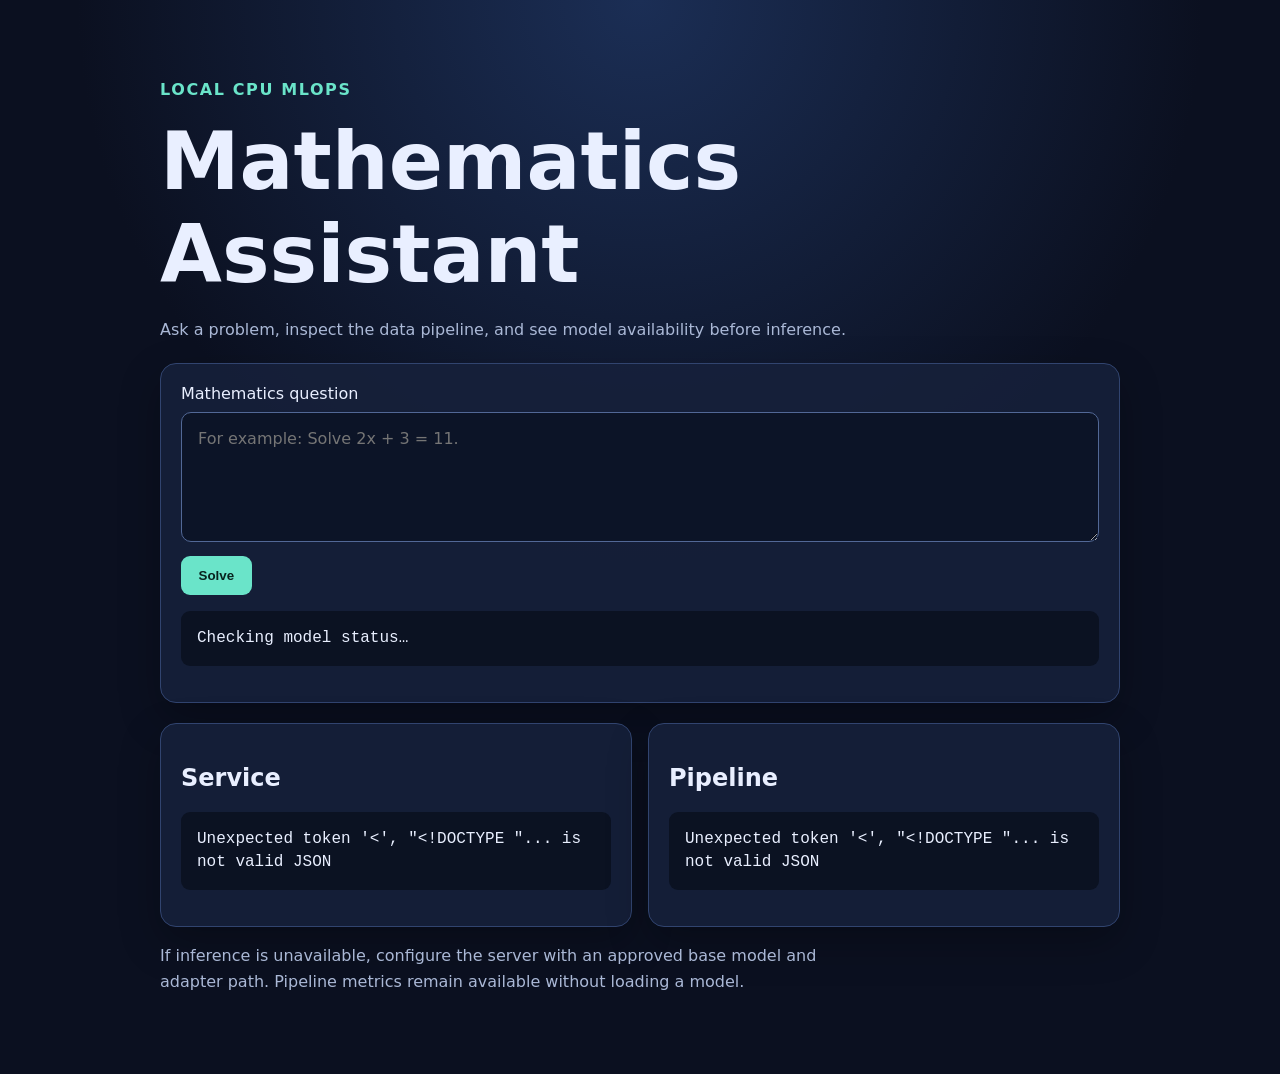
==== frontend/index.html @ ae6fb09d "Complete application, monitoring, and Gemma evaluation deliverables" ====
<!doctype html><html lang="en"><head><meta charset="utf-8"><meta name="viewport" content="width=device-width,initial-scale=1"><title>Local Mathematics Assistant</title><link rel="stylesheet" href="style.css"></head><body><main><header><p class="eyebrow">LOCAL CPU MLOPS</p><h1>Mathematics Assistant</h1><p>Ask a problem, inspect the data pipeline, and see model availability before inference.</p></header><section class="card"><label for="question">Mathematics question</label><textarea id="question" placeholder="For example: Solve 2x + 3 = 11."></textarea><button id="solve">Solve</button><pre id="answer" aria-live="polite">Checking model status…</pre></section><section class="grid"><article class="card"><h2>Service</h2><pre id="health">Loading…</pre></article><article class="card"><h2>Pipeline</h2><pre id="pipeline">Loading…</pre></article></section><p class="hint">If inference is unavailable, configure the server with an approved base model and adapter path. Pipeline metrics remain available without loading a model.</p></main><script src="app.js"></script></body></html>
---- frontend/style.css ----
:root{color-scheme:dark;--ink:#e9efff;--muted:#aab8d6;--panel:#17213b;--accent:#6ae4c9;--bg:#0b1020}*{box-sizing:border-box}body{margin:0;background:radial-gradient(circle at top,#1b2e55,var(--bg) 45%);color:var(--ink);font:16px system-ui,sans-serif}main{max-width:1000px;margin:auto;padding:4rem 1.25rem}.eyebrow{color:var(--accent);font-weight:700;letter-spacing:.1em}h1{font-size:clamp(2.5rem,7vw,5rem);margin:.2rem 0}header>p:not(.eyebrow),.hint{color:var(--muted);max-width:720px;line-height:1.6}.card{background:#17213bdd;border:1px solid #31446f;border-radius:16px;padding:1.25rem;margin:1.25rem 0;box-shadow:0 16px 40px #0004}.grid{display:grid;grid-template-columns:repeat(auto-fit,minmax(280px,1fr));gap:1rem}.grid .card{margin:0}textarea{width:100%;min-height:130px;margin:.6rem 0;padding:1rem;border-radius:10px;border:1px solid #526896;background:#0c1427;color:inherit;font:inherit}button{background:var(--accent);border:0;border-radius:9px;padding:.75rem 1.1rem;font-weight:800;color:#08231e;cursor:pointer}pre{white-space:pre-wrap;overflow:auto;background:#0b1222;padding:1rem;border-radius:9px;line-height:1.45}
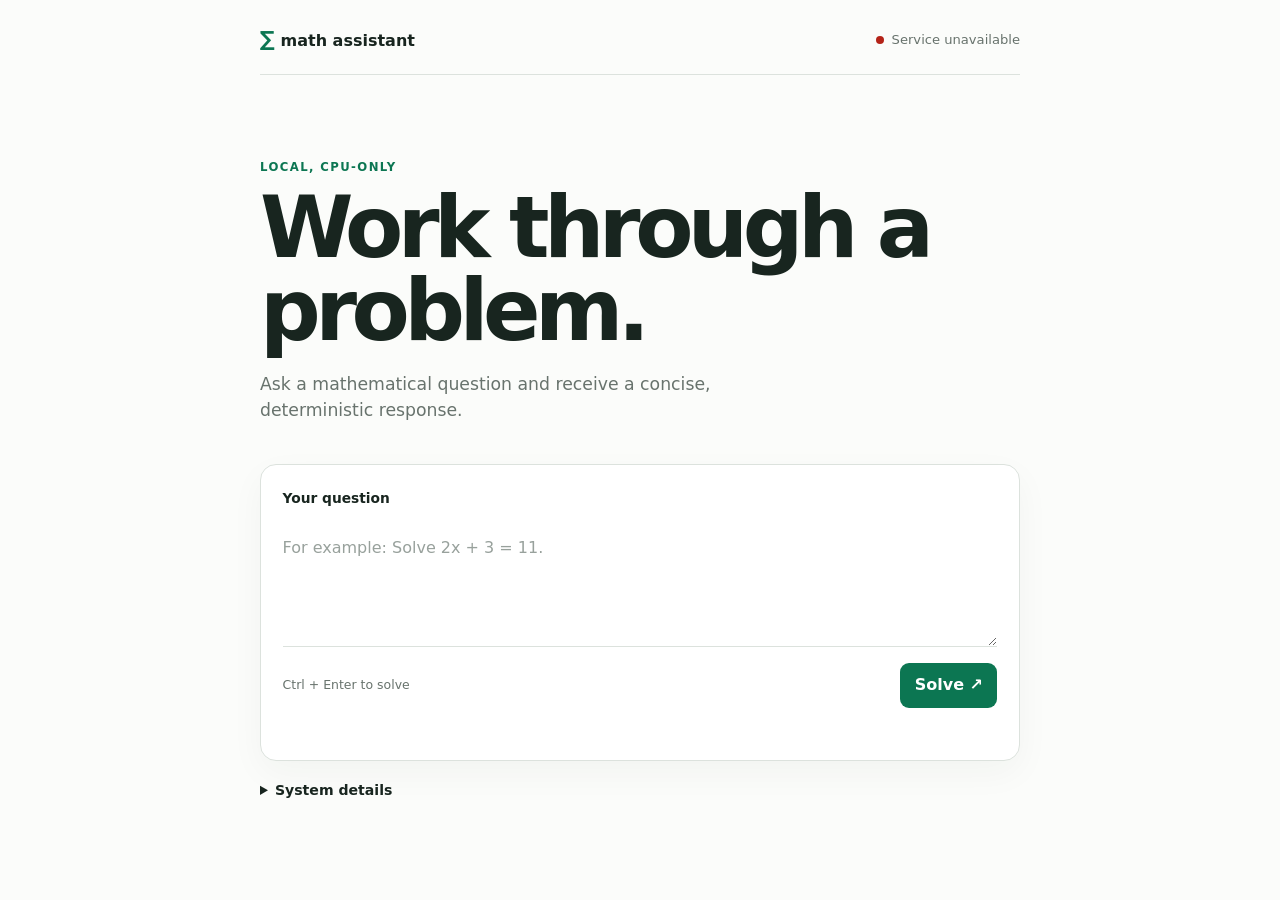
==== commit a9deb328: "Simplify mathematics assistant interface" ====
--- a/frontend/index.html
+++ b/frontend/index.html
@@ -1 +1 @@
-<!doctype html><html lang="en"><head><meta charset="utf-8"><meta name="viewport" content="width=device-width,initial-scale=1"><title>Local Mathematics Assistant</title><link rel="stylesheet" href="style.css"></head><body><main><header><p class="eyebrow">LOCAL CPU MLOPS</p><h1>Mathematics Assistant</h1><p>Ask a problem, inspect the data pipeline, and see model availability before inference.</p></header><section class="card"><label for="question">Mathematics question</label><textarea id="question" placeholder="For example: Solve 2x + 3 = 11."></textarea><button id="solve">Solve</button><pre id="answer" aria-live="polite">Checking model status…</pre></section><section class="grid"><article class="card"><h2>Service</h2><pre id="health">Loading…</pre></article><article class="card"><h2>Pipeline</h2><pre id="pipeline">Loading…</pre></article></section><p class="hint">If inference is unavailable, configure the server with an approved base model and adapter path. Pipeline metrics remain available without loading a model.</p></main><script src="app.js"></script></body></html>
+<!doctype html><html lang="en"><head><meta charset="utf-8"><meta name="viewport" content="width=device-width,initial-scale=1"><title>Mathematics Assistant</title><link rel="stylesheet" href="style.css"></head><body><main><header><a class="brand" href="/">∑ <span>math assistant</span></a><span class="status" id="status"><i></i> Checking service</span></header><section class="hero"><p class="eyebrow">LOCAL, CPU-ONLY</p><h1>Work through a problem.</h1><p class="lede">Ask a mathematical question and receive a concise, deterministic response.</p></section><section class="solver"><label for="question">Your question</label><textarea id="question" placeholder="For example: Solve 2x + 3 = 11."></textarea><div class="actions"><span class="shortcut">Ctrl + Enter to solve</span><button id="solve">Solve <span>↗</span></button></div><section class="answer" id="answer" aria-live="polite" hidden><p class="answer-label">Answer</p><div id="answer-text"></div><p class="latency" id="latency"></p></section><p class="error" id="error" role="alert"></p></section><details class="technical"><summary>System details</summary><dl><div><dt>Service</dt><dd id="service-detail">Loading…</dd></div><div><dt>Data records</dt><dd id="data-detail">Loading…</dd></div><div><dt>Selected model</dt><dd id="model-detail">Loading…</dd></div></dl><p>Pipeline and evaluation evidence remain available without exposing implementation JSON in the main workspace.</p></details></main><script src="app.js"></script></body></html>
--- a/frontend/style.css
+++ b/frontend/style.css
@@ -1 +1 @@
-:root{color-scheme:dark;--ink:#e9efff;--muted:#aab8d6;--panel:#17213b;--accent:#6ae4c9;--bg:#0b1020}*{box-sizing:border-box}body{margin:0;background:radial-gradient(circle at top,#1b2e55,var(--bg) 45%);color:var(--ink);font:16px system-ui,sans-serif}main{max-width:1000px;margin:auto;padding:4rem 1.25rem}.eyebrow{color:var(--accent);font-weight:700;letter-spacing:.1em}h1{font-size:clamp(2.5rem,7vw,5rem);margin:.2rem 0}header>p:not(.eyebrow),.hint{color:var(--muted);max-width:720px;line-height:1.6}.card{background:#17213bdd;border:1px solid #31446f;border-radius:16px;padding:1.25rem;margin:1.25rem 0;box-shadow:0 16px 40px #0004}.grid{display:grid;grid-template-columns:repeat(auto-fit,minmax(280px,1fr));gap:1rem}.grid .card{margin:0}textarea{width:100%;min-height:130px;margin:.6rem 0;padding:1rem;border-radius:10px;border:1px solid #526896;background:#0c1427;color:inherit;font:inherit}button{background:var(--accent);border:0;border-radius:9px;padding:.75rem 1.1rem;font-weight:800;color:#08231e;cursor:pointer}pre{white-space:pre-wrap;overflow:auto;background:#0b1222;padding:1rem;border-radius:9px;line-height:1.45}
+:root{--ink:#18251f;--muted:#68736d;--line:#dce2dd;--paper:#fbfcfa;--soft:#f2f5f1;--accent:#0c7652;--accent-dark:#07563b;--danger:#b42318}*{box-sizing:border-box}body{margin:0;background:var(--paper);color:var(--ink);font:16px/1.5 Inter,ui-sans-serif,system-ui,sans-serif}main{width:min(760px,calc(100% - 2.5rem));margin:auto;padding:1.5rem 0 5rem}header{display:flex;justify-content:space-between;align-items:center;border-bottom:1px solid var(--line);padding-bottom:1.15rem}.brand{color:var(--ink);font-weight:750;text-decoration:none}.brand:first-letter{color:var(--accent);font-size:1.3rem}.status{display:flex;align-items:center;gap:.45rem;color:var(--muted);font-size:.82rem}.status i{width:.5rem;height:.5rem;border-radius:50%;background:#a7afa9}.status.ready i{background:#22a06b;box-shadow:0 0 0 3px #d7f0e3}.status.problem i{background:var(--danger)}.hero{padding:5.25rem 0 2.5rem}.eyebrow{margin:0 0 .6rem;color:var(--accent);font-size:.73rem;font-weight:800;letter-spacing:.12em}.hero h1{margin:0;font-size:clamp(2.7rem,8vw,5.3rem);font-weight:720;letter-spacing:-.065em;line-height:.98}.lede{max-width:470px;margin:1.25rem 0 0;color:var(--muted);font-size:1.08rem}.solver{border:1px solid var(--line);border-radius:16px;background:#fff;padding:1.35rem;box-shadow:0 12px 35px #1733230a}.solver label{font-size:.86rem;font-weight:700}textarea{display:block;resize:vertical;width:100%;min-height:125px;margin:.7rem 0 1rem;padding:.9rem 0;border:0;border-bottom:1px solid var(--line);background:transparent;color:var(--ink);font:inherit;outline:none}textarea:focus{border-color:var(--accent)}textarea::placeholder{color:#98a19c}.actions{display:flex;align-items:center;justify-content:space-between}.shortcut{color:var(--muted);font-size:.78rem}button{border:0;border-radius:9px;background:var(--accent);color:#fff;padding:.68rem .9rem;font:inherit;font-weight:750;cursor:pointer}button:hover{background:var(--accent-dark)}button:disabled{cursor:wait;opacity:.65}.answer{margin-top:1.35rem;padding:1.05rem 1.1rem;border-left:3px solid var(--accent);border-radius:0 10px 10px 0;background:var(--soft)}.answer-label{margin:0 0 .35rem;color:var(--accent);font-size:.73rem;font-weight:800;letter-spacing:.08em;text-transform:uppercase}.answer div{white-space:pre-wrap}.latency{margin:.65rem 0 0;color:var(--muted);font-size:.78rem}.error{min-height:1.2em;margin:.8rem 0 0;color:var(--danger);font-size:.88rem}.technical{margin-top:1.2rem;color:var(--muted);font-size:.88rem}.technical summary{cursor:pointer;font-weight:700;color:var(--ink)}.technical dl{display:grid;grid-template-columns:repeat(3,1fr);gap:.8rem;margin:1rem 0}.technical dl div{padding:.75rem;border:1px solid var(--line);border-radius:9px;background:#fff}.technical dt{color:var(--muted);font-size:.73rem}.technical dd{margin:.2rem 0 0;color:var(--ink);font-weight:650;overflow-wrap:anywhere}.technical p{margin:0}@media(max-width:560px){main{width:min(100% - 2rem,760px)}.hero{padding:3.5rem 0 2rem}.technical dl{grid-template-columns:1fr}.shortcut{display:none}}
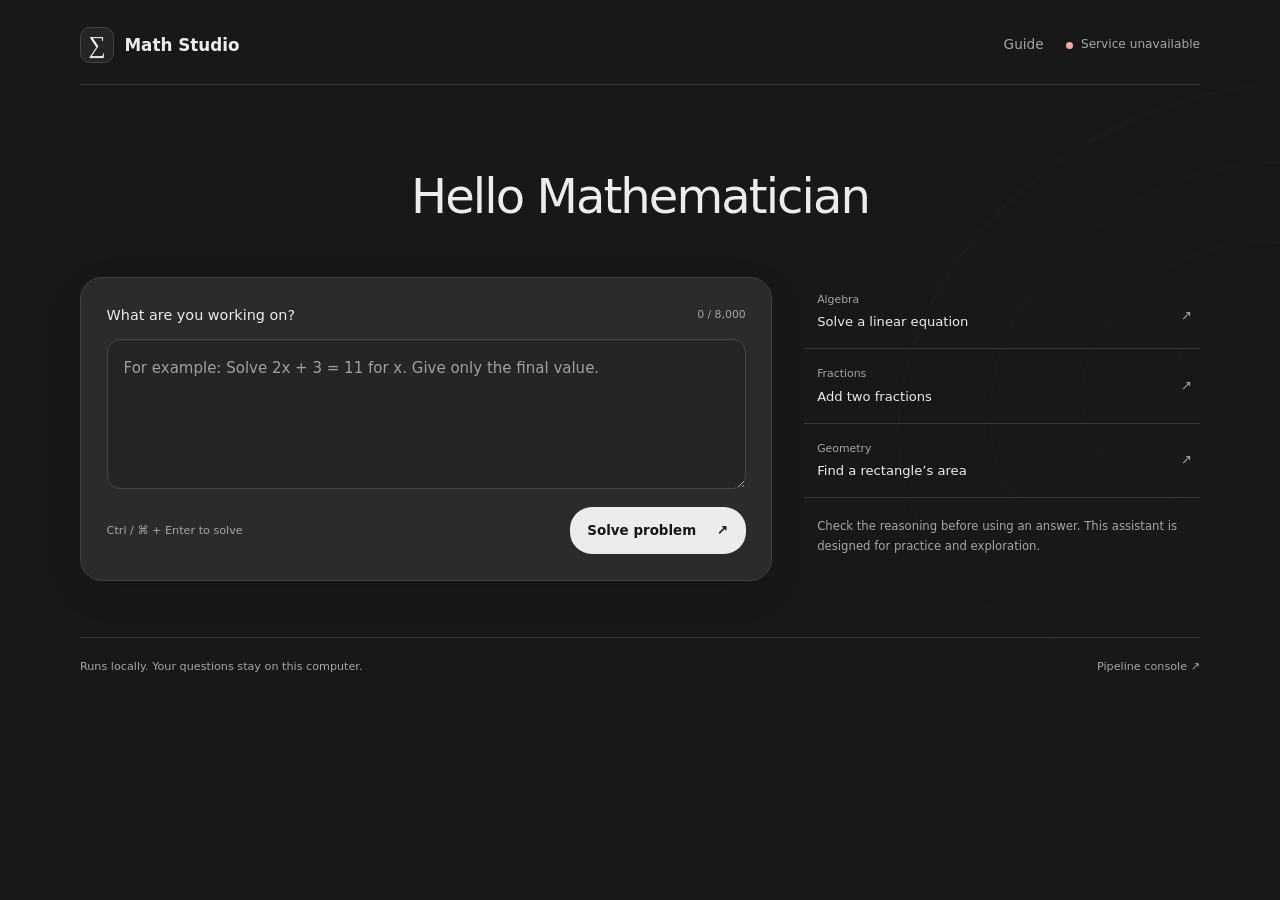
==== commit 8ca49bda: "Complete MathStudio capstone pipeline, monitoring and submission reports" ====
--- a/frontend/index.html
+++ b/frontend/index.html
@@ -1 +1,27 @@
-<!doctype html><html lang="en"><head><meta charset="utf-8"><meta name="viewport" content="width=device-width,initial-scale=1"><title>Mathematics Assistant</title><link rel="stylesheet" href="style.css"></head><body><main><header><a class="brand" href="/">∑ <span>math assistant</span></a><span class="status" id="status"><i></i> Checking service</span></header><section class="hero"><p class="eyebrow">LOCAL, CPU-ONLY</p><h1>Work through a problem.</h1><p class="lede">Ask a mathematical question and receive a concise, deterministic response.</p></section><section class="solver"><label for="question">Your question</label><textarea id="question" placeholder="For example: Solve 2x + 3 = 11."></textarea><div class="actions"><span class="shortcut">Ctrl + Enter to solve</span><button id="solve">Solve <span>↗</span></button></div><section class="answer" id="answer" aria-live="polite" hidden><p class="answer-label">Answer</p><div id="answer-text"></div><p class="latency" id="latency"></p></section><p class="error" id="error" role="alert"></p></section><details class="technical"><summary>System details</summary><dl><div><dt>Service</dt><dd id="service-detail">Loading…</dd></div><div><dt>Data records</dt><dd id="data-detail">Loading…</dd></div><div><dt>Selected model</dt><dd id="model-detail">Loading…</dd></div></dl><p>Pipeline and evaluation evidence remain available without exposing implementation JSON in the main workspace.</p></details></main><script src="app.js"></script></body></html>
+<!doctype html>
+<html lang="en">
+<head>
+  <meta charset="utf-8"><meta name="viewport" content="width=device-width,initial-scale=1">
+  <title>Math Studio · Mathematics Assistant</title>
+  <link rel="stylesheet" href="style.css"><link rel="stylesheet" href="vendor/katex/katex.min.css">
+</head>
+<body class="workspace-page">
+  <main>
+    <header><a class="brand" href="/" aria-label="Math Studio home"><span class="brand-mark">∑</span> Math Studio</a><nav aria-label="Main navigation"><a href="help.html">Guide</a></nav><span class="status" id="status"><i></i> Connecting</span></header>
+    <section class="hero"><h1>Hello Mathematician</h1></section>
+    <div class="workspace-grid">
+      <section class="solver" aria-labelledby="question-label">
+        <div class="section-heading"><label id="question-label" for="question">What are you working on?</label><span class="small-label" id="char-count">0 / 8,000</span></div>
+        <textarea id="question" maxlength="8000" placeholder="For example: Solve 2x + 3 = 11 for x. Give only the final value." aria-describedby="input-tip"></textarea>
+        <div class="actions"><span class="shortcut" id="input-tip">Ctrl / ⌘ + Enter to solve</span><button id="solve" type="button">Solve problem <span aria-hidden="true">↗</span></button></div>
+        <p class="error" id="error" role="alert"></p>
+        <p class="progress-note" id="progress" role="status" hidden>Working through your question. The first answer can take longer while the model starts.</p>
+        <section class="answer" id="answer" aria-live="polite" hidden><div class="section-heading"><p class="answer-label">Answer</p><button type="button" class="text-button" id="copy">Copy answer</button></div><div id="answer-text"></div><p class="latency" id="latency"></p></section>
+      </section>
+      <aside class="examples" aria-label="Example questions"><button type="button" data-example="Solve 2x + 3 = 11 for x. Give only the final value."><span>Algebra</span>Solve a linear equation <b aria-hidden="true">↗</b></button><button type="button" data-example="What is 3/4 plus 1/8? Give only the simplified fraction."><span>Fractions</span>Add two fractions <b aria-hidden="true">↗</b></button><button type="button" data-example="What is the area of a rectangle with length 9 and width 4? Give only the final value."><span>Geometry</span>Find a rectangle’s area <b aria-hidden="true">↗</b></button><p class="aside-note">Check the reasoning before using an answer. This assistant is designed for practice and exploration.</p></aside>
+    </div>
+    <footer><span>Runs locally. Your questions stay on this computer.</span><a href="http://localhost:8081/" target="_blank" rel="noopener">Pipeline console <span aria-hidden="true">↗</span></a></footer>
+  </main>
+  <script src="config.js"></script><script src="vendor/katex/katex.min.js"></script><script src="vendor/katex/auto-render.min.js"></script><script src="app.js"></script>
+</body>
+</html>
--- a/frontend/style.css
+++ b/frontend/style.css
@@ -1 +1,159 @@
-:root{--ink:#18251f;--muted:#68736d;--line:#dce2dd;--paper:#fbfcfa;--soft:#f2f5f1;--accent:#0c7652;--accent-dark:#07563b;--danger:#b42318}*{box-sizing:border-box}body{margin:0;background:var(--paper);color:var(--ink);font:16px/1.5 Inter,ui-sans-serif,system-ui,sans-serif}main{width:min(760px,calc(100% - 2.5rem));margin:auto;padding:1.5rem 0 5rem}header{display:flex;justify-content:space-between;align-items:center;border-bottom:1px solid var(--line);padding-bottom:1.15rem}.brand{color:var(--ink);font-weight:750;text-decoration:none}.brand:first-letter{color:var(--accent);font-size:1.3rem}.status{display:flex;align-items:center;gap:.45rem;color:var(--muted);font-size:.82rem}.status i{width:.5rem;height:.5rem;border-radius:50%;background:#a7afa9}.status.ready i{background:#22a06b;box-shadow:0 0 0 3px #d7f0e3}.status.problem i{background:var(--danger)}.hero{padding:5.25rem 0 2.5rem}.eyebrow{margin:0 0 .6rem;color:var(--accent);font-size:.73rem;font-weight:800;letter-spacing:.12em}.hero h1{margin:0;font-size:clamp(2.7rem,8vw,5.3rem);font-weight:720;letter-spacing:-.065em;line-height:.98}.lede{max-width:470px;margin:1.25rem 0 0;color:var(--muted);font-size:1.08rem}.solver{border:1px solid var(--line);border-radius:16px;background:#fff;padding:1.35rem;box-shadow:0 12px 35px #1733230a}.solver label{font-size:.86rem;font-weight:700}textarea{display:block;resize:vertical;width:100%;min-height:125px;margin:.7rem 0 1rem;padding:.9rem 0;border:0;border-bottom:1px solid var(--line);background:transparent;color:var(--ink);font:inherit;outline:none}textarea:focus{border-color:var(--accent)}textarea::placeholder{color:#98a19c}.actions{display:flex;align-items:center;justify-content:space-between}.shortcut{color:var(--muted);font-size:.78rem}button{border:0;border-radius:9px;background:var(--accent);color:#fff;padding:.68rem .9rem;font:inherit;font-weight:750;cursor:pointer}button:hover{background:var(--accent-dark)}button:disabled{cursor:wait;opacity:.65}.answer{margin-top:1.35rem;padding:1.05rem 1.1rem;border-left:3px solid var(--accent);border-radius:0 10px 10px 0;background:var(--soft)}.answer-label{margin:0 0 .35rem;color:var(--accent);font-size:.73rem;font-weight:800;letter-spacing:.08em;text-transform:uppercase}.answer div{white-space:pre-wrap}.latency{margin:.65rem 0 0;color:var(--muted);font-size:.78rem}.error{min-height:1.2em;margin:.8rem 0 0;color:var(--danger);font-size:.88rem}.technical{margin-top:1.2rem;color:var(--muted);font-size:.88rem}.technical summary{cursor:pointer;font-weight:700;color:var(--ink)}.technical dl{display:grid;grid-template-columns:repeat(3,1fr);gap:.8rem;margin:1rem 0}.technical dl div{padding:.75rem;border:1px solid var(--line);border-radius:9px;background:#fff}.technical dt{color:var(--muted);font-size:.73rem}.technical dd{margin:.2rem 0 0;color:var(--ink);font-weight:650;overflow-wrap:anywhere}.technical p{margin:0}@media(max-width:560px){main{width:min(100% - 2rem,760px)}.hero{padding:3.5rem 0 2rem}.technical dl{grid-template-columns:1fr}.shortcut{display:none}}
+:root {
+  color-scheme: dark;
+  --ink: #ececec;
+  --muted: #a6a6a6;
+  --line: #383838;
+  --paper: #181818;
+  --surface: #212121;
+  --soft: #292929;
+  --accent: #ececec;
+  --accent-dark: #d4d4d4;
+  --danger: #ffa7a7;
+}
+* { box-sizing: border-box; }
+[hidden] { display: none !important; }
+body {
+  margin: 0;
+  background: var(--paper);
+  color: var(--ink);
+  font: 15px/1.6 ui-sans-serif, system-ui, -apple-system, BlinkMacSystemFont, 'Segoe UI', sans-serif;
+}
+.workspace-page { min-height: 100vh; isolation: isolate; }
+.workspace-page::before {
+  content: '';
+  position: fixed;
+  z-index: -1;
+  pointer-events: none;
+  width: min(620px, 80vw);
+  height: 620px;
+  top: 60px;
+  right: -260px;
+  border-radius: 50%;
+  background: repeating-radial-gradient(ellipse at center, transparent 0 44px, #ffffff06 45px 46px, transparent 47px 74px);
+  transform: rotate(-28deg) scaleX(1.3);
+  mask-image: linear-gradient(150deg, #0009, transparent 80%);
+}
+main { width: min(1120px, calc(100% - 4rem)); margin: auto; padding: 1.7rem 0 2rem; }
+header { display: flex; align-items: center; gap: 1.4rem; padding-bottom: 1.3rem; border-bottom: 1px solid var(--line); }
+.brand { display: flex; align-items: center; gap: .65rem; color: var(--ink); font-weight: 600; font-size: 1.05rem; text-decoration: none; white-space: nowrap; }
+.brand-mark { display: grid; place-items: center; width: 34px; height: 36px; border: 1px solid #454545; border-radius: 10px; background: #252525; font: 24px Georgia, serif; }
+nav { display: flex; gap: 1.7rem; margin-left: auto; }
+nav a { color: var(--muted); text-decoration: none; font-size: .85rem; padding: .35rem 0; }
+nav a:hover, nav .active { color: var(--ink); }
+nav .active { border-bottom: 1px solid var(--ink); }
+.status { display: flex; align-items: center; gap: .5rem; color: var(--muted); font-size: .76rem; white-space: nowrap; }
+.status i { width: 7px; height: 7px; border-radius: 50%; background: #777; }
+.status.ready i { background: #82c99a; }
+.status.problem i { background: var(--danger); }
+.hero { padding: 5.2rem 0 3.2rem; text-align: center; }
+h1 { margin: 0; font-size: clamp(2rem, 4.2vw, 3rem); font-weight: 500; line-height: 1.2; letter-spacing: -.04em; }
+.lede { max-width: 590px; margin: 1rem 0 0; color: var(--muted); font-size: .94rem; line-height: 1.7; }
+.workspace-grid { display: grid; grid-template-columns: minmax(0, 1.75fr) minmax(230px, 1fr); gap: 2rem; align-items: start; }
+.solver { border: 1px solid #424242; border-radius: 22px; background: #2b2b2b; padding: 1.6rem; box-shadow: 0 12px 40px #00000012; }
+.section-heading { display: flex; justify-content: space-between; align-items: center; gap: 1rem; }
+.solver label { font-size: .9rem; font-weight: 500; }
+.small-label { font-size: .68rem; color: var(--muted); }
+textarea { display: block; resize: vertical; width: 100%; min-height: 150px; max-height: 500px; margin: .8rem 0 1.1rem; padding: 1rem; border: 1px solid #454545; border-radius: 13px; background: #252525; color: var(--ink); font: inherit; line-height: 1.6; outline: none; }
+textarea:focus { border-color: #888; box-shadow: 0 0 0 2px #ffffff0c; }
+textarea::placeholder { color: #a0a0a0; }
+.actions { display: flex; align-items: center; justify-content: space-between; gap: 1rem; }
+.shortcut { color: var(--muted); font-size: .7rem; }
+button { border: 0; border-radius: 22px; background: var(--accent); color: #171717; padding: .8rem 1.1rem; font: inherit; font-size: .84rem; font-weight: 600; cursor: pointer; transition: background .15s; }
+button:hover { background: var(--accent-dark); }
+button:focus-visible, a:focus-visible, summary:focus-visible { outline: 2px solid #b5b5b5; outline-offset: 4px; }
+button:disabled { cursor: wait; opacity: .65; }
+button span[aria-hidden] { margin-left: 1rem; }
+.answer { margin-top: 1.3rem; padding: 1.2rem; border: 1px solid #444; border-radius: 13px; background: #222; }
+.answer-label { margin: 0; color: var(--ink); font-size: .8rem; font-weight: 600; }
+#answer-text { white-space: pre-wrap; overflow-wrap: anywhere; margin-top: .8rem; }
+.latency { margin: .9rem 0 0; color: var(--muted); font-size: .7rem; }
+.error { margin: .8rem 0 0; color: var(--danger); font-size: .8rem; overflow-wrap: anywhere; }
+.error:empty { display: none; }
+.progress-note { font-size: .8rem; color: var(--muted); }
+.text-button { padding: .3rem .6rem; background: transparent; color: var(--muted); font-size: .7rem; }
+.text-button:hover { background: #353535; color: var(--ink); }
+.examples { padding: .15rem 0; }
+.examples button { position: relative; display: block; width: 100%; text-align: left; color: var(--ink); background: transparent; padding: 1rem 1.6rem 1rem .8rem; border-bottom: 1px solid var(--line); border-radius: 0; font-size: .82rem; font-weight: 400; }
+.examples button:first-child { padding-top: .7rem; }
+.examples button:hover { background: #ffffff06; }
+.examples button span { display: block; margin-bottom: .2rem; font-size: .68rem; color: var(--muted); }
+.examples button b { position: absolute; right: .5rem; top: 1.6rem; font-weight: 400; color: var(--muted); }
+.aside-note { font-size: .73rem; color: var(--muted); line-height: 1.7; margin: 1.2rem .8rem 0; }
+footer { display: flex; justify-content: space-between; align-items: center; gap: 1rem; margin-top: 3.5rem; border-top: 1px solid var(--line); padding: 1.3rem 0; color: var(--muted); font-size: .7rem; }
+a { color: var(--accent); }
+footer a { color: var(--muted); text-decoration: none; }
+footer a:hover { color: var(--ink); }
+.console-hero { display: flex; align-items: end; justify-content: space-between; gap: 1.5rem; padding: 3.2rem 0 2rem; }
+.console-hero h1 { font-size: clamp(2rem, 4vw, 2.6rem); }
+.secondary { background: #303030; color: var(--ink); border: 1px solid #444; white-space: nowrap; }
+.secondary:hover { background: #3a3a3a; }
+.stat-grid { display: grid; grid-template-columns: repeat(4, 1fr); gap: 1rem; margin-bottom: 1.5rem; }
+.stat-grid article { background: var(--surface); border: 1px solid var(--line); border-radius: 14px; padding: 1.2rem; }
+.stat-grid p { font-size: .7rem; color: var(--muted); margin: 0; }
+.stat-grid strong { display: block; font-weight: 500; font-size: 2rem; letter-spacing: -.04em; margin: .3rem 0; }
+.stat-grid small { font-size: .64rem; color: var(--muted); display: block; }
+.console-panel { background: var(--surface); border: 1px solid var(--line); border-radius: 14px; padding: 1.5rem; margin-bottom: 1.5rem; min-width: 0; }
+.console-panel h2 { margin: 0; font-size: 1rem; font-weight: 600; }
+.muted { color: var(--muted); font-size: .78rem; margin: .4rem 0 1rem; }
+.dag { display: flex; flex-wrap: wrap; align-items: center; justify-content: space-between; gap: .65rem; padding: 1.1rem; background: var(--soft); border-radius: 8px; margin: 1rem 0; font-size: .69rem; }
+.dag b { color: var(--muted); font-size: 1rem; }
+.table-scroll { overflow: auto; }
+table { border-collapse: collapse; width: 100%; font-size: .77rem; text-align: left; }
+th { font-size: .64rem; text-transform: uppercase; letter-spacing: .07em; color: var(--muted); font-weight: 500; }
+th, td { padding: .75rem .7rem; border-bottom: 1px solid var(--line); }
+td:first-child, th:first-child { padding-left: 0; }
+td a { text-decoration: none; font-family: ui-monospace, monospace; font-size: .7rem; }
+.badge { border-radius: 20px; padding: .2rem .65rem; font-size: .65rem; background: #333; color: #bfbfbf; }
+.badge.completed { background: #25372d; color: #a2d5b3; }
+.badge.running { background: #44391f; color: #f1ce84; }
+.badge.failed { background: #452a2a; color: var(--danger); }
+.console-columns { display: grid; grid-template-columns: 1fr 1.2fr; gap: 1.5rem; }
+.evidence-list { font-size: .74rem; }
+.evidence-list div { padding: .7rem 0; border-bottom: 1px solid var(--line); display: flex; justify-content: space-between; gap: 1rem; }
+.evidence-list dt { color: var(--muted); }
+.evidence-list dd { margin: 0; text-align: right; overflow-wrap: anywhere; max-width: 60%; }
+.tool-links { display: flex; flex-wrap: wrap; gap: 1rem; margin-top: 1.3rem; font-size: .75rem; }
+.tool-links a { text-decoration: none; font-weight: 600; }
+pre { white-space: pre-wrap; overflow-wrap: anywhere; font: 11px/1.7 ui-monospace, SFMono-Regular, monospace; background: #191919; color: #c6c6c6; padding: 1rem; border-radius: 8px; }
+.log-panel pre { height: 365px; overflow: auto; margin-bottom: 0; }
+.console-panel summary { cursor: pointer; font-weight: 600; font-size: .85rem; }
+.console-panel > p, .console-panel details p { font-size: .8rem; color: var(--muted); }
+.prose { max-width: 780px; }
+.prose h2 { margin-top: 1.8rem; }
+.prose h2:first-child { margin-top: 0; }
+.prose p { font-size: .9rem; color: var(--muted); }
+.katex-display { overflow-x: auto; overflow-y: hidden; padding: .3rem 0; }
+.katex { font-size: 1.08em; }
+@media (max-width: 800px) {
+  main { width: calc(100% - 2.5rem); }
+  .workspace-grid, .console-columns { grid-template-columns: 1fr; gap: 1.5rem; }
+  .examples button { padding: .8rem 1.6rem .8rem .8rem; }
+  .examples button b { top: 1.3rem; }
+  .stat-grid { grid-template-columns: repeat(2, 1fr); }
+  .status { display: none; }
+  .hero { padding: 3.5rem 0 2.5rem; }
+  footer { margin-top: 2.4rem; }
+}
+@media (max-width: 500px) {
+  main { width: calc(100% - 2rem); padding-top: 1.1rem; }
+  header { gap: .6rem; flex-wrap: wrap; padding-bottom: 1rem; }
+  .brand { font-size: 1rem; }
+  .brand-mark { width: 28px; height: 30px; }
+  nav { gap: 1rem; }
+  nav a { font-size: .73rem; }
+  .hero { padding: 3rem 0 2rem; }
+  .hero h1 { font-size: clamp(1.7rem, 7.5vw, 2.2rem); }
+  .solver { padding: 1rem; border-radius: 18px; }
+  .shortcut { display: none; }
+  .actions { justify-content: flex-end; }
+  .small-label { font-size: .6rem; }
+  .console-hero { align-items: start; flex-direction: column; padding-top: 2rem; }
+  .stat-grid { gap: .6rem; }
+  .stat-grid article { padding: .9rem; }
+  .stat-grid strong { font-size: 1.8rem; }
+  .console-panel { padding: 1rem; }
+  .section-heading { gap: .5rem; }
+  footer { align-items: start; flex-direction: column; gap: .5rem; }
+  .evidence-list div { flex-direction: column; gap: .3rem; }
+  .evidence-list dd { text-align: left; max-width: 100%; }
+}
